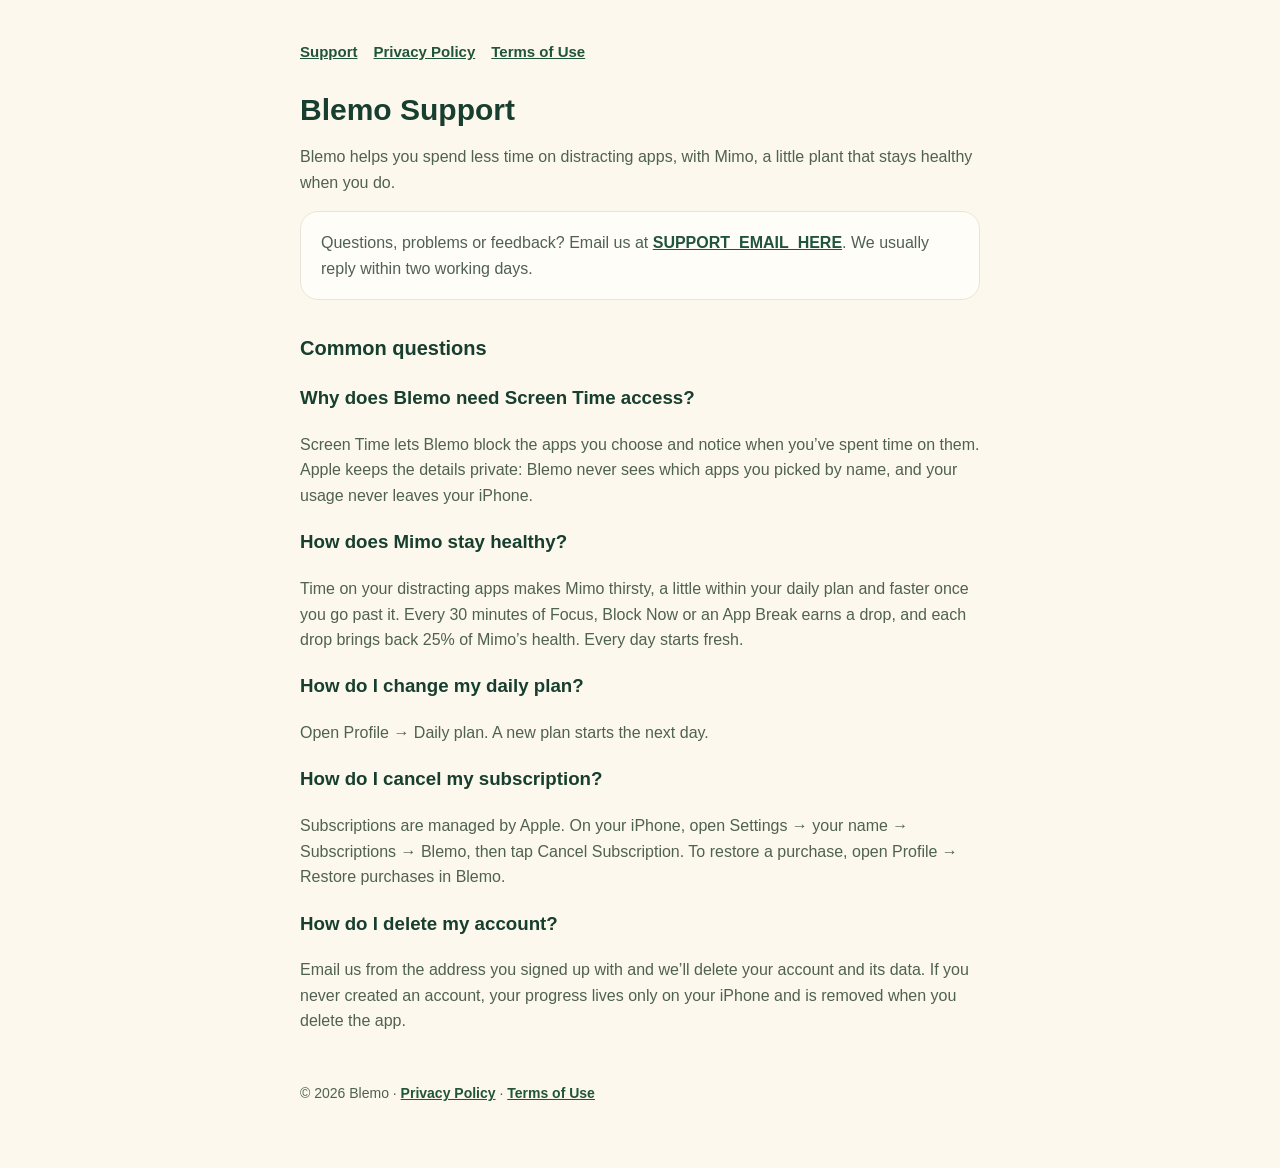
==== index.html @ 814dfb67 "Blemo support page and privacy policy Co-Authored-By: Claude Opus 5.5 <noreply@anthropic.com>" ====
<!doctype html>
<html lang="en">
<head>
<meta charset="utf-8">
<meta name="viewport" content="width=device-width, initial-scale=1">
<title>Blemo Support</title>
<meta name="description" content="Help and contact for Blemo, the app that helps you spend less time on distracting apps.">
<link rel="stylesheet" href="style.css">
</head>
<body>
<main>
  <nav><a href="./">Support</a><a href="privacy/">Privacy Policy</a><a href="https://www.apple.com/legal/internet-services/itunes/dev/stdeula/">Terms of Use</a></nav>
  <h1>Blemo Support</h1>
  <p>Blemo helps you spend less time on distracting apps, with Mimo, a little plant that stays healthy when you do.</p>

  <div class="card"><p>Questions, problems or feedback? Email us at <a href="mailto:SUPPORT_EMAIL_HERE">SUPPORT_EMAIL_HERE</a>. We usually reply within two working days.</p></div>

  <h2>Common questions</h2>
  <h3>Why does Blemo need Screen Time access?</h3>
  <p>Screen Time lets Blemo block the apps you choose and notice when you’ve spent time on them. Apple keeps the details private: Blemo never sees which apps you picked by name, and your usage never leaves your iPhone.</p>
  <h3>How does Mimo stay healthy?</h3>
  <p>Time on your distracting apps makes Mimo thirsty, a little within your daily plan and faster once you go past it. Every 30 minutes of Focus, Block Now or an App Break earns a drop, and each drop brings back 25% of Mimo’s health. Every day starts fresh.</p>
  <h3>How do I change my daily plan?</h3>
  <p>Open Profile → Daily plan. A new plan starts the next day.</p>
  <h3>How do I cancel my subscription?</h3>
  <p>Subscriptions are managed by Apple. On your iPhone, open Settings → your name → Subscriptions → Blemo, then tap Cancel Subscription. To restore a purchase, open Profile → Restore purchases in Blemo.</p>
  <h3>How do I delete my account?</h3>
  <p>Email us from the address you signed up with and we’ll delete your account and its data. If you never created an account, your progress lives only on your iPhone and is removed when you delete the app.</p>

  <footer>© 2026 Blemo · <a href="privacy/">Privacy Policy</a> · <a href="https://www.apple.com/legal/internet-services/itunes/dev/stdeula/">Terms of Use</a></footer>
</main>
</body>
</html>
---- style.css ----
:root { --bg: #FCF8ED; --ink: #173E2E; --muted: #4F6152; --accent: #20543B; --card: #FFFDF7; --line: #E8E5D8; }
@media (prefers-color-scheme: dark) { :root { --bg: #0C2A1F; --ink: #EDF7E5; --muted: #B8CBB6; --accent: #9FD9A8; --card: #123628; --line: #22493A; } }
* { box-sizing: border-box; }
body { margin: 0; background: var(--bg); color: var(--ink); font: 16px/1.6 -apple-system, BlinkMacSystemFont, "Segoe UI", Roboto, sans-serif; }
main { max-width: 720px; margin: 0 auto; padding: 40px 20px 64px; }
h1 { font-size: 30px; line-height: 1.2; margin: 0 0 6px; }
h2 { font-size: 20px; margin: 32px 0 8px; }
p, li { color: var(--muted); }
a { color: var(--accent); font-weight: 600; }
.updated { font-size: 14px; margin: 0 0 24px; }
.card { background: var(--card); border: 1px solid var(--line); border-radius: 18px; padding: 18px 20px; margin: 16px 0; }
.card p { margin: 0; }
nav { display: flex; gap: 16px; margin-bottom: 28px; font-size: 15px; }
footer { margin-top: 48px; font-size: 14px; color: var(--muted); }
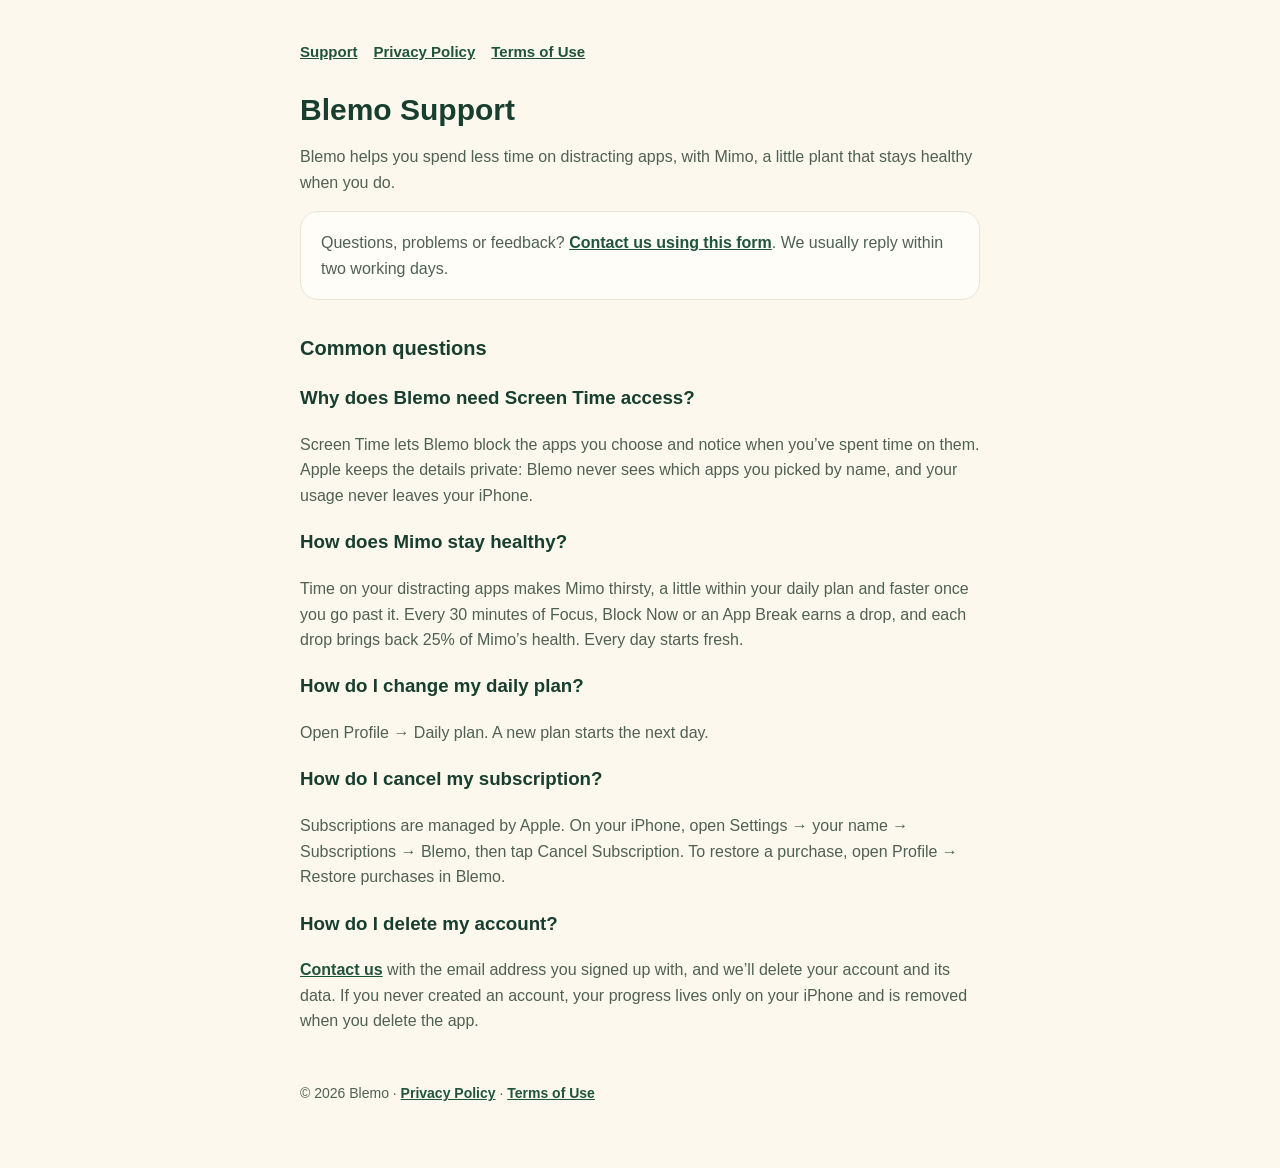
==== commit 701e4c05: "Contact through the Tally form Co-Authored-By: Claude Opus 5.5 <noreply@anthropic.com>" ====
--- a/index.html
+++ b/index.html
@@ -13,7 +13,7 @@
   <h1>Blemo Support</h1>
   <p>Blemo helps you spend less time on distracting apps, with Mimo, a little plant that stays healthy when you do.</p>
 
-  <div class="card"><p>Questions, problems or feedback? Email us at <a href="mailto:SUPPORT_EMAIL_HERE">SUPPORT_EMAIL_HERE</a>. We usually reply within two working days.</p></div>
+  <div class="card"><p>Questions, problems or feedback? <a href="https://tally.so/r/Zj47zV">Contact us using this form</a>. We usually reply within two working days.</p></div>
 
   <h2>Common questions</h2>
   <h3>Why does Blemo need Screen Time access?</h3>
@@ -25,7 +25,7 @@
   <h3>How do I cancel my subscription?</h3>
   <p>Subscriptions are managed by Apple. On your iPhone, open Settings → your name → Subscriptions → Blemo, then tap Cancel Subscription. To restore a purchase, open Profile → Restore purchases in Blemo.</p>
   <h3>How do I delete my account?</h3>
-  <p>Email us from the address you signed up with and we’ll delete your account and its data. If you never created an account, your progress lives only on your iPhone and is removed when you delete the app.</p>
+  <p><a href="https://tally.so/r/Zj47zV">Contact us</a> with the email address you signed up with, and we’ll delete your account and its data. If you never created an account, your progress lives only on your iPhone and is removed when you delete the app.</p>
 
   <footer>© 2026 Blemo · <a href="privacy/">Privacy Policy</a> · <a href="https://www.apple.com/legal/internet-services/itunes/dev/stdeula/">Terms of Use</a></footer>
 </main>
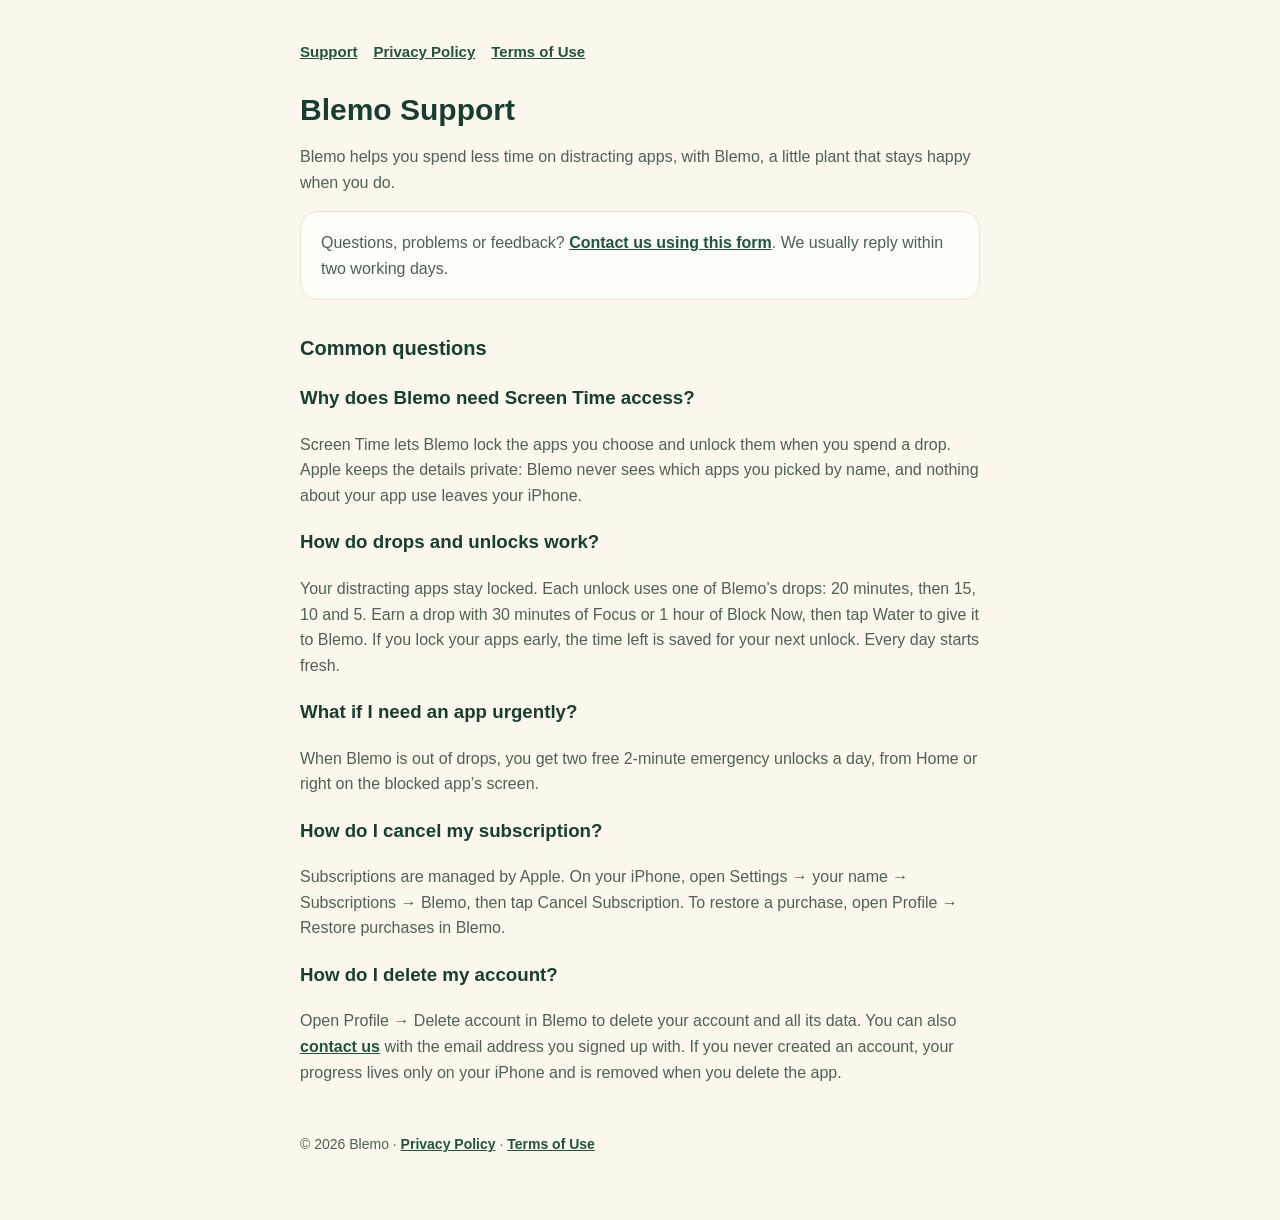
==== commit be0a9652: "Privacy policy: list analytics events, add Sentry crash reports, in-app account deletion; support pa" ====
--- a/index.html
+++ b/index.html
@@ -11,21 +11,21 @@
 <main>
   <nav><a href="./">Support</a><a href="privacy/">Privacy Policy</a><a href="https://www.apple.com/legal/internet-services/itunes/dev/stdeula/">Terms of Use</a></nav>
   <h1>Blemo Support</h1>
-  <p>Blemo helps you spend less time on distracting apps, with Mimo, a little plant that stays healthy when you do.</p>
+  <p>Blemo helps you spend less time on distracting apps, with Blemo, a little plant that stays happy when you do.</p>
 
   <div class="card"><p>Questions, problems or feedback? <a href="https://tally.so/r/Zj47zV">Contact us using this form</a>. We usually reply within two working days.</p></div>
 
   <h2>Common questions</h2>
   <h3>Why does Blemo need Screen Time access?</h3>
-  <p>Screen Time lets Blemo block the apps you choose and notice when you’ve spent time on them. Apple keeps the details private: Blemo never sees which apps you picked by name, and your usage never leaves your iPhone.</p>
-  <h3>How does Mimo stay healthy?</h3>
-  <p>Time on your distracting apps makes Mimo thirsty, a little within your daily plan and faster once you go past it. Every 30 minutes of Focus, Block Now or an App Break earns a drop, and each drop brings back 25% of Mimo’s health. Every day starts fresh.</p>
-  <h3>How do I change my daily plan?</h3>
-  <p>Open Profile → Daily plan. A new plan starts the next day.</p>
+  <p>Screen Time lets Blemo lock the apps you choose and unlock them when you spend a drop. Apple keeps the details private: Blemo never sees which apps you picked by name, and nothing about your app use leaves your iPhone.</p>
+  <h3>How do drops and unlocks work?</h3>
+  <p>Your distracting apps stay locked. Each unlock uses one of Blemo’s drops: 20 minutes, then 15, 10 and 5. Earn a drop with 30 minutes of Focus or 1 hour of Block Now, then tap Water to give it to Blemo. If you lock your apps early, the time left is saved for your next unlock. Every day starts fresh.</p>
+  <h3>What if I need an app urgently?</h3>
+  <p>When Blemo is out of drops, you get two free 2-minute emergency unlocks a day, from Home or right on the blocked app’s screen.</p>
   <h3>How do I cancel my subscription?</h3>
   <p>Subscriptions are managed by Apple. On your iPhone, open Settings → your name → Subscriptions → Blemo, then tap Cancel Subscription. To restore a purchase, open Profile → Restore purchases in Blemo.</p>
   <h3>How do I delete my account?</h3>
-  <p><a href="https://tally.so/r/Zj47zV">Contact us</a> with the email address you signed up with, and we’ll delete your account and its data. If you never created an account, your progress lives only on your iPhone and is removed when you delete the app.</p>
+  <p>Open Profile → Delete account in Blemo to delete your account and all its data. You can also <a href="https://tally.so/r/Zj47zV">contact us</a> with the email address you signed up with. If you never created an account, your progress lives only on your iPhone and is removed when you delete the app.</p>
 
   <footer>© 2026 Blemo · <a href="privacy/">Privacy Policy</a> · <a href="https://www.apple.com/legal/internet-services/itunes/dev/stdeula/">Terms of Use</a></footer>
 </main>
